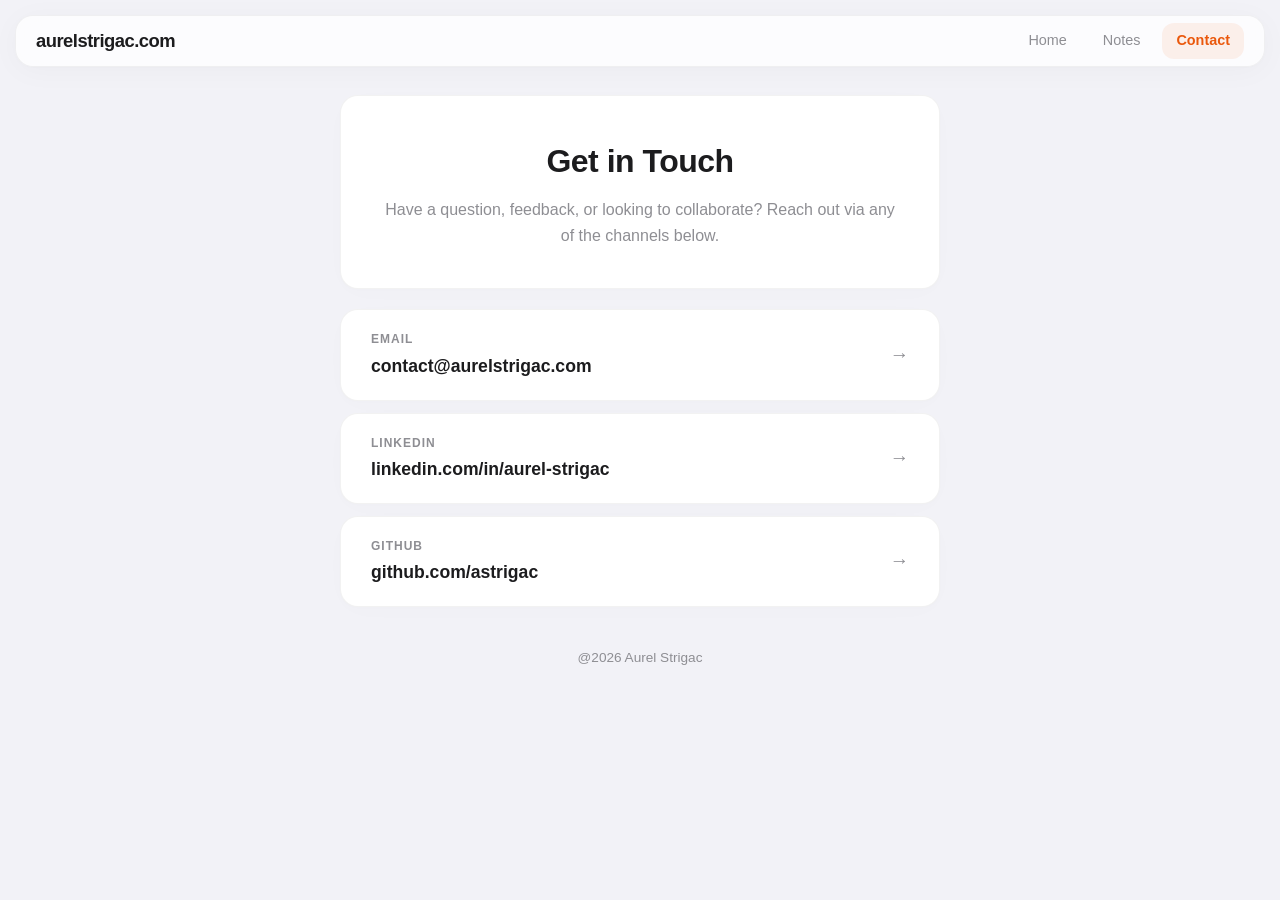
==== contact.html @ c0c07912 "add: page with contacts" ====
<!DOCTYPE html>
<html lang="en">
<head>
    <meta charset="UTF-8">
    <meta name="viewport" content="width=device-width, initial-scale=1.0">
    <title>Contact | Aurel Strigac</title>
    <!-- Link to the external global stylesheet -->
    <link rel="stylesheet" href="assets/css/style.css">
    
    <style>
        /* Specific page-level layout matching the global design system */
        .contact-wrapper {
            max-width: 600px;
            margin: 0 auto;
            display: flex;
            flex-direction: column;
            gap: 20px;
        }

        .contact-hero {
            background-color: var(--bg-secondary);
            border: 1px solid var(--border-color);
            border-radius: 18px;
            padding: 40px;
            text-align: center;
            box-shadow: 0 4px 30px rgba(0, 0, 0, 0.01), 0 1px 3px rgba(0, 0, 0, 0.01);
        }

        .contact-hero h1 {
            font-size: 2rem;
            font-weight: 700;
            color: var(--text-primary);
            margin-bottom: 10px;
            letter-spacing: -0.5px;
        }

        .contact-hero p {
            color: var(--text-secondary);
            font-size: 1rem;
            margin-bottom: 0;
        }

        .contact-links {
            display: flex;
            flex-direction: column;
            gap: 12px;
        }

        /* Clickable contact card */
        .contact-item {
            display: flex;
            align-items: center;
            justify-content: space-between;
            background-color: var(--bg-secondary);
            border: 1px solid var(--border-color);
            border-radius: 18px;
            padding: 20px 30px;
            text-decoration: none;
            color: var(--text-primary);
            box-shadow: 0 4px 30px rgba(0, 0, 0, 0.01), 0 1px 3px rgba(0, 0, 0, 0.01);
            transition: all 0.25s cubic-bezier(0.25, 0.8, 0.25, 1);
        }

        .contact-item:hover {
            transform: translateY(-2px);
            border-color: var(--accent-color);
            box-shadow: 0 8px 30px rgba(234, 88, 12, 0.05), 0 1px 3px rgba(0, 0, 0, 0.01);
        }

        .contact-info {
            display: flex;
            flex-direction: column;
            gap: 2px;
        }

        .contact-label {
            font-size: 0.75rem;
            text-transform: uppercase;
            letter-spacing: 1px;
            color: var(--text-secondary);
            font-weight: 700;
        }

        .contact-value {
            font-size: 1.1rem;
            font-weight: 600;
            color: var(--text-primary);
            transition: color 0.2s ease;
        }

        .contact-item:hover .contact-value {
            color: var(--accent-color);
        }

        .arrow-icon {
            font-size: 1.2rem;
            color: var(--text-secondary);
            transition: transform 0.2s ease, color 0.2s ease;
        }

        .contact-item:hover .arrow-icon {
            transform: translateX(4px);
            color: var(--accent-color);
        }

        /* Mobile Adjustments */
        @media (max-width: 768px) {
            .contact-hero {
                padding: 30px 20px;
            }
            .contact-item {
                padding: 15px 20px;
            }
            .contact-value {
                font-size: 1rem;
            }
        }
    </style>
</head>
<body>

    <!-- Global Header Navigation -->
    <header class="top-header">
        <div class="nav-container">
            <a href="index.html" class="logo">aurelstrigac.com</a>
            <nav class="nav-links">
                <a href="index.html">Home</a>
                <a href="red_notes.html">Notes</a>
                <a href="contact.html" class="active">Contact</a>
            </nav>
        </div>
    </header>

    <!-- Main Content Area -->
    <main class="page-container">
        <div class="contact-wrapper">
            
            <!-- Hero Header Card -->
            <div class="contact-hero">
                <h1>Get in Touch</h1>
                <p>Have a question, feedback, or looking to collaborate? Reach out via any of the channels below.</p>
            </div>

            <!-- Contact Cards -->
            <div class="contact-links">
                
                <!-- Email -->
                <a href="mailto:contact@aurelstrigac.com" class="contact-item">
                    <div class="contact-info">
                        <span class="contact-label">Email</span>
                        <span class="contact-value">contact@aurelstrigac.com</span>
                    </div>
                    <span class="arrow-icon">→</span>
                </a>

                <!-- LinkedIn -->
                <a href="https://www.linkedin.com/in/aurel-strigac/" target="_blank" rel="noopener noreferrer" class="contact-item">
                    <div class="contact-info">
                        <span class="contact-label">LinkedIn</span>
                        <span class="contact-value">linkedin.com/in/aurel-strigac</span>
                    </div>
                    <span class="arrow-icon">→</span>
                </a>

                <!-- GitHub -->
                <a href="https://github.com/astrigac" target="_blank" rel="noopener noreferrer" class="contact-item">
                    <div class="contact-info">
                        <span class="contact-label">GitHub</span>
                        <span class="contact-value">github.com/astrigac</span>
                    </div>
                    <span class="arrow-icon">→</span>
                </a>

            </div>

            <!-- Global Footer -->
            <footer class="site-footer">
                <p>@2026 Aurel Strigac</p>
            </footer>

        </div>
    </main>

</body>
</html>
---- assets/css/style.css ----
:root {
    --bg-primary: #f2f2f7;       /* Soft iOS system gray background */
    --bg-secondary: #ffffff;     /* Pure white for panels and containers */
    --bg-accent: #e5e5ea;        /* Subtle medium grey */
    --text-primary: #1c1c1e;     /* iOS primary label dark color */
    --text-secondary: #8e8e93;   /* iOS secondary label grey */
    --accent-color: #ea580c;     /* iOS orange accent (used cleanly for active indicators) */
    --border-color: rgba(0, 0, 0, 0.05); /* Thin, highly transparent border */
    --code-bg: #ffffff;          /* White background for code blocks */
    --code-text: #000000;        /* Pure black text for code blocks */
    --header-height: 52px;       /* Sleek, compact header height */
}

* {
    box-sizing: border-box;
    margin: 0;
    padding: 0;
}

body {
    font-family: -apple-system, BlinkMacSystemFont, "Segoe UI", Roboto, Helvetica, Arial, sans-serif;
    background-color: var(--bg-primary);
    color: var(--text-primary);
    line-height: 1.6;
}

/* 1. FLOATING TOP HEADER */
.top-header {
    height: var(--header-height);
    background-color: rgba(255, 255, 255, 0.75); /* Semi-transparent */
    backdrop-filter: blur(20px) saturate(190%);    /* iOS Glassmorphism */
    -webkit-backdrop-filter: blur(20px) saturate(190%);
    border: 1px solid var(--border-color);
    border-radius: 18px;
    position: fixed;
    top: 15px;
    left: 15px;
    right: 15px;
    z-index: 1000;
    display: flex;
    align-items: center;
    box-shadow: 0 4px 30px rgba(0, 0, 0, 0.03), 0 1px 3px rgba(0, 0, 0, 0.02);
}

.nav-container {
    max-width: 100%;
    width: 100%;
    margin: 0 auto;
    padding: 0 20px;
    display: flex;
    justify-content: space-between;
    align-items: center;
}

.logo {
    font-size: 1.15rem;
    font-weight: 700;
    color: var(--text-primary);
    text-decoration: none;
    letter-spacing: -0.5px;
}

/* MODERN PILL-STYLE HORIZONTAL NAV */
.nav-links {
    display: flex;
    gap: 8px;
}

.nav-links a {
    color: var(--text-secondary);
    text-decoration: none;
    font-size: 0.9rem;
    font-weight: 500;
    padding: 6px 14px;
    border-radius: 12px;
    transition: all 0.2s cubic-bezier(0.25, 0.8, 0.25, 1);
}

.nav-links a:hover {
    color: var(--text-primary);
    background-color: rgba(0, 0, 0, 0.04);
}

.nav-links a.active {
    color: var(--accent-color);
    background-color: rgba(234, 88, 12, 0.08); /* Soft orange tint */
    font-weight: 600;
}

/* 2. PAGE CONTAINER (Standard Pages like index.html) */
.page-container {
    margin-top: 95px; /* Accounting for floating header and gap */
    padding: 0 15px 30px 15px;
    max-width: 1000px;
    margin-left: auto;
    margin-right: auto;
}

/* 3. TWO-PANEL APP LAYOUT (For red_notes.html) */
.app-container {
    margin-top: 82px; /* Accounting for floating header and gap */
    display: flex;
    height: calc(100vh - 97px); /* Adapts layout to fit the screen elegantly */
    gap: 15px;
    padding: 0 15px 15px 15px;
    overflow: hidden;
    width: 100%;
}

/* FLOATING VERTICAL SIDEBAR */
aside {
    width: 280px;
    background-color: rgba(255, 255, 255, 0.8);
    backdrop-filter: blur(20px) saturate(190%);
    -webkit-backdrop-filter: blur(20px) saturate(190%);
    border: 1px solid var(--border-color);
    border-radius: 18px;
    display: flex;
    flex-direction: column;
    flex-shrink: 0;
    box-shadow: 0 4px 30px rgba(0, 0, 0, 0.03), 0 1px 3px rgba(0, 0, 0, 0.02);
}

.sidebar-header {
    padding: 20px 15px;
    border-bottom: 1px solid var(--border-color);
}

.sidebar-header h1 {
    font-size: 1.1rem;
    font-weight: 700;
    color: var(--text-primary);
    margin-bottom: 10px;
}

/* FLOATING SEARCH INPUT */
.search-box {
    width: 100%;
    padding: 10px 14px;
    background-color: rgba(0, 0, 0, 0.03);
    border: 1px solid transparent;
    border-radius: 12px;
    color: var(--text-primary);
    font-size: 0.9rem;
    transition: all 0.2s ease;
}

.search-box:focus {
    background-color: #ffffff;
    border-color: rgba(0, 0, 0, 0.1);
    outline: none;
    box-shadow: 0 0 0 4px rgba(0, 0, 0, 0.02);
}

/* PILL-STYLE VERTICAL NAV */
.sidebar-menu {
    overflow-y: auto;
    flex-grow: 1;
    padding: 15px 10px;
}

.sidebar-menu ul {
    list-style: none;
}

.sidebar-menu li {
    margin-bottom: 4px;
}

.sidebar-menu a {
    display: block;
    padding: 8px 16px;
    color: var(--text-secondary);
    text-decoration: none;
    font-size: 0.9rem;
    font-weight: 500;
    transition: all 0.2s cubic-bezier(0.25, 0.8, 0.25, 1);
    border-radius: 10px;
}

.sidebar-menu a:hover {
    color: var(--text-primary);
    background-color: rgba(0, 0, 0, 0.04);
}

.sidebar-menu a.active {
    color: var(--accent-color);
    background-color: rgba(234, 88, 12, 0.08); /* Soft orange tint */
    font-weight: 600;
}

/* 4. MAIN FLOATING CONTENT AREA (Notes Page) */
main.notes-content {
    flex-grow: 1;
    overflow-y: auto;
    /* Added 30px top and bottom padding to offset the mask fade zone when fully scrolled */
    padding: 15px 15px 15px 0; 
    scroll-behavior: smooth;
    background-color: transparent; /* Transparent to let individual bubble cards float */
    border: none;                  /* Removed outer container border */
    border-radius: 0;              /* Removed outer container border radius */
    box-shadow: none;              /* Removed outer container shadow */
    min-width: 0;                  /* Prevents container from stretching past screen limits */

    /* Custom CSS Masking: Fades out top and bottom 30px dynamically on scroll */
    -webkit-mask-image: linear-gradient(to bottom, transparent, black 15px, black calc(100% - 30px), transparent);
    mask-image: linear-gradient(to bottom, transparent, black 15px, black calc(100% - 30px), transparent);
}

/* Individual Content Bubble/Card (Shared across desktop & mobile) */
.content-section {
    background-color: var(--bg-secondary);
    border: 1px solid var(--border-color);
    border-radius: 18px;
    padding: 35px;
    margin-bottom: 20px;
    box-shadow: 0 4px 20px rgba(0, 0, 0, 0.02), 0 1px 3px rgba(0, 0, 0, 0.01);
}

.content-section:last-child {
    margin-bottom: 0; /* Clears final margin so the scroll offset aligns perfectly */
}

/* Typography styles */
h2 {
    font-size: 1.5rem;
    font-weight: 700;
    color: var(--text-primary);
    margin-bottom: 20px;
    letter-spacing: -0.3px;
}

h3 {
    font-size: 1.15rem;
    font-weight: 600;
    color: var(--text-primary);
    margin-top: 25px;
    margin-bottom: 10px;
}

p {
    margin-bottom: 15px;
    color: var(--text-secondary);
}

ul, ol {
    margin-left: 20px;
    margin-bottom: 15px;
    color: var(--text-secondary);
}

li {
    margin-bottom: 5px;
}

/* Code Block Styling (Global layout safety constraints) */
pre {
    background-color: var(--code-bg);
    border: 1px solid var(--border-color);
    border-radius: 10px;
    padding: 15px;
    overflow-x: auto;
    margin: 15px 0;
    box-shadow: inset 0 1px 2px rgba(0, 0, 0, 0.02);
    width: 100%;
    max-width: 100%;
    white-space: pre;
    word-wrap: normal;
}

code {
    font-family: "SFMono-Regular", Consolas, "Liberation Mono", Menlo, Courier, monospace;
    font-size: 0.85rem;
    color: var(--code-text);
}

.inline-code {
    background-color: rgba(0, 0, 0, 0.04);
    padding: 2px 6px;
    border-radius: 6px;
    color: #b91c1c; /* Contrast color for highlights */
    font-family: inherit;
    font-size: 0.9em;
}

/* SHARED FOOTER STYLING */
.site-footer {
    text-align: center;
    padding: 20px 0 10px 0;
    color: var(--text-secondary);
    font-size: 0.85rem;
    width: 100%;
    clear: both;
}

/* 5. RESPONSIVE DESIGN (Optimized Mobile Layout without Sidebar) */
@media (max-width: 768px) {
    /* Hide the sidebar completely on mobile viewports */
    aside {
        display: none !important;
    }

    /* Shift the header into position for compact layouts */
    .top-header {
        top: 10px;
        left: 10px;
        right: 10px;
        height: 48px; /* Slightly lower profile */
        border-radius: 14px;
    }

    /* Adjust page-level padding to maximize reading space */
    .page-container {
        margin-top: 75px;
        padding: 0 10px 20px 10px;
    }

    .app-container {
        margin-top: 75px;
        display: block; /* Switches from flexbox to standard block flow */
        height: auto;
        overflow: visible;
        padding: 0 10px; /* Slight buffer from screen edge */
        width: 100%;
    }

    /* Transition main wrapper into borderless layout to merge with viewport background */
    main.notes-content {
        padding: 10px 0;
        -webkit-mask-image: none; /* Disable masking on mobile so scrolling is simple and full-screen */
        mask-image: none;
    }

    /* Individual card styling updates for mobile screens */
    .content-section {
        padding: 24px 16px; /* Slightly tighter internal padding */
        margin-bottom: 16px;
        border-radius: 16px; /* Slightly smaller radius for small displays */
    }

    /* Scaled code blocks to fit viewport bounds and enable inertia touch scrolling */
    pre {
        padding: 12px;
        margin: 12px 0;
        border-radius: 8px;
        font-size: 0.8rem;
        -webkit-overflow-scrolling: touch;
    }

    code {
        font-size: 0.8rem;
    }

    /* Scaled headings and text elements for mobile reading comfort */
    h2 {
        font-size: 1.4rem;
        margin-bottom: 15px;
        padding-bottom: 8px;
    }

    h3 {
        font-size: 1.1rem;
        margin-top: 20px;
        margin-bottom: 8px;
    }

    p, ul, ol {
        font-size: 0.95rem;
        line-height: 1.5;
    }
}

/* 6. EXTRA PROTECTION (Ultra-small displays, portrait mode or iPhone SE) */
@media (max-width: 480px) {
    .nav-container {
        padding: 0 10px;
    }

    .logo {
        font-size: 0.95rem;
    }

    .nav-links {
        gap: 4px;
    }

    .nav-links a {
        padding: 4px 8px;
        font-size: 0.75rem;
    }
}
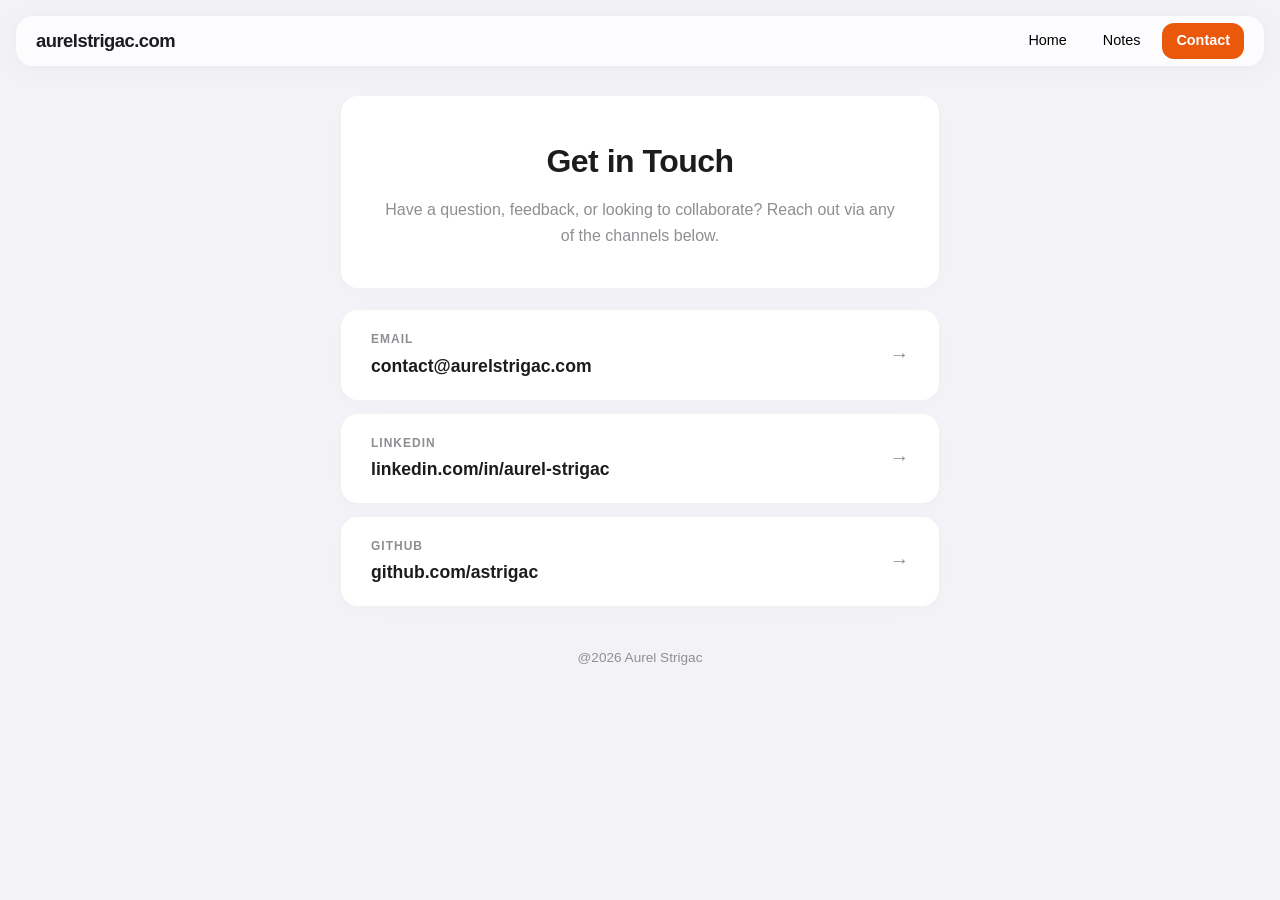
==== commit 1eee5c40: "refactor: red_notes to notes" ====
--- a/contact.html
+++ b/contact.html
@@ -125,7 +125,7 @@
             <a href="index.html" class="logo">aurelstrigac.com</a>
             <nav class="nav-links">
                 <a href="index.html">Home</a>
-                <a href="red_notes.html">Notes</a>
+                <a href="notes.html">Notes</a>
                 <a href="contact.html" class="active">Contact</a>
             </nav>
         </div>
--- a/assets/css/style.css
+++ b/assets/css/style.css
@@ -24,7 +24,7 @@
     line-height: 1.6;
 }
 
-/* 1. FLOATING TOP HEADER */
+/* FLOATING TOP HEADER */
 .top-header {
     height: var(--header-height);
     background-color: rgba(255, 255, 255, 0.75); /* Semi-transparent */
@@ -67,7 +67,7 @@
 }
 
 .nav-links a {
-    color: var(--text-secondary);
+    color: #000000;
     text-decoration: none;
     font-size: 0.9rem;
     font-weight: 500;
@@ -82,12 +82,12 @@
 }
 
 .nav-links a.active {
-    color: var(--accent-color);
-    background-color: rgba(234, 88, 12, 0.08); /* Soft orange tint */
+    color: #ffffff;
+    background-color: var(--accent-color);
     font-weight: 600;
 }
 
-/* 2. PAGE CONTAINER (Standard Pages like index.html) */
+/* PAGE CONTAINER (Standard Pages like index.html) */
 .page-container {
     margin-top: 95px; /* Accounting for floating header and gap */
     padding: 0 15px 30px 15px;
@@ -96,7 +96,7 @@
     margin-right: auto;
 }
 
-/* 3. TWO-PANEL APP LAYOUT (For red_notes.html) */
+/* TWO-PANEL APP LAYOUT (For notes.html) */
 .app-container {
     margin-top: 82px; /* Accounting for floating header and gap */
     display: flex;
@@ -170,11 +170,10 @@
 .sidebar-menu a {
     display: block;
     padding: 8px 16px;
-    color: var(--text-secondary);
+    color: #000000;
     text-decoration: none;
     font-size: 0.9rem;
     font-weight: 500;
-    transition: all 0.2s cubic-bezier(0.25, 0.8, 0.25, 1);
     border-radius: 10px;
 }
 
@@ -184,23 +183,21 @@
 }
 
 .sidebar-menu a.active {
-    color: var(--accent-color);
-    background-color: rgba(234, 88, 12, 0.08); /* Soft orange tint */
+    color: #ffffff;
+    background-color: var(--accent-color); /* Soft orange tint */
     font-weight: 600;
 }
 
-/* 4. MAIN FLOATING CONTENT AREA (Notes Page) */
+/* MAIN FLOATING CONTENT AREA (Notes Page) */
 main.notes-content {
     flex-grow: 1;
     overflow-y: auto;
-    /* Added 30px top and bottom padding to offset the mask fade zone when fully scrolled */
     padding: 15px 15px 15px 0; 
-    scroll-behavior: smooth;
     background-color: transparent; /* Transparent to let individual bubble cards float */
-    border: none;                  /* Removed outer container border */
-    border-radius: 0;              /* Removed outer container border radius */
-    box-shadow: none;              /* Removed outer container shadow */
-    min-width: 0;                  /* Prevents container from stretching past screen limits */
+    border: none;
+    border-radius: 0;
+    box-shadow: none;
+    min-width: 0;
 
     /* Custom CSS Masking: Fades out top and bottom 30px dynamically on scroll */
     -webkit-mask-image: linear-gradient(to bottom, transparent, black 15px, black calc(100% - 30px), transparent);
@@ -293,11 +290,115 @@
     clear: both;
 }
 
-/* 5. RESPONSIVE DESIGN (Optimized Mobile Layout without Sidebar) */
+/* CATEGORY TOGGLE BAR */
+.category-toggle-container {
+    display: flex;
+    background-color: var(--bg-accent);
+    padding: 4px;
+    border-radius: 12px;
+    margin-bottom: 20px;
+    gap: 4px;
+}
+
+.cat-toggle-btn {
+    flex: 1;
+    background: transparent;
+    border: none;
+    outline: none;
+    padding: 8px 12px;
+    font-size: 0.85rem;
+    font-weight: 600;
+    color: var(--text-secondary);
+    border-radius: 8px;
+    cursor: pointer;
+    transition: all 0.15s ease;
+}
+
+.cat-toggle-btn:hover {
+    color: var(--text-primary);
+}
+
+.cat-toggle-btn.active {
+    background-color: var(--bg-secondary);
+    color: var(--text-primary);
+    box-shadow: 0 1px 3px rgba(0, 0, 0, 0.08);
+}
+
+/* CATEGORY MODULE BORDERS (Elegant Left Accent Borders) */
+.content-section.cat-it {
+    border-left: 5px solid #1c1c1e;       /* Apple Dark Black Left Accent */
+}
+
+.content-section.cat-defensive {
+    border-left: 5px solid #007aff;       /* iOS System Blue Left Accent */
+}
+
+.content-section.cat-offensive {
+    border-left: 5px solid #ff3b30;       /* iOS System Red Left Accent */
+}
+
+/* SCROLL-TO-TOP FLOATING PANEL */
+.notes-wrapper {
+    flex-grow: 1;
+    display: flex;
+    flex-direction: column;
+    min-width: 0;
+    position: relative;
+}
+
+.scroll-top-btn {
+    position: absolute;
+    bottom: 25px;
+    left: 50%;
+    transform: translateX(-50%);
+    z-index: 999;
+    background-color: var(--bg-secondary);
+    border: 1px solid var(--border-color);
+    color: var(--text-primary);
+    width: 44px;
+    height: 44px;
+    border-radius: 50%;
+    display: flex;
+    align-items: center;
+    justify-content: center;
+    font-size: 1.25rem;
+    font-weight: 700;
+    cursor: pointer;
+    box-shadow: 0 4px 12px rgba(0, 0, 0, 0.08);
+    
+    /* Initially hidden */
+    opacity: 0;
+    visibility: hidden;
+    transition: opacity 0.2s ease, visibility 0.2s ease, transform 0.15s ease;
+}
+
+/* Button state: Scrolled down (Transparent but apparent) */
+.scroll-top-btn.visible {
+    opacity: 0.65;
+    visibility: visible;
+}
+
+/* Button state: Hover */
+.scroll-top-btn.visible:hover {
+    opacity: 1.0;
+    transform: translateX(-50%) translateY(-2px);
+    border-color: var(--accent-color);
+    color: var(--accent-color);
+}
+
+/* Optimized Mobile Layout without Sidebar */
 @media (max-width: 768px) {
     /* Hide the sidebar completely on mobile viewports */
     aside {
         display: none !important;
+    }
+
+    .notes-wrapper {
+        position: relative;
+        width: 100%;
+    }
+    .scroll-top-btn {
+        bottom: 20px; /* Snugger fit on mobile displays */
     }
 
     /* Shift the header into position for compact layouts */
